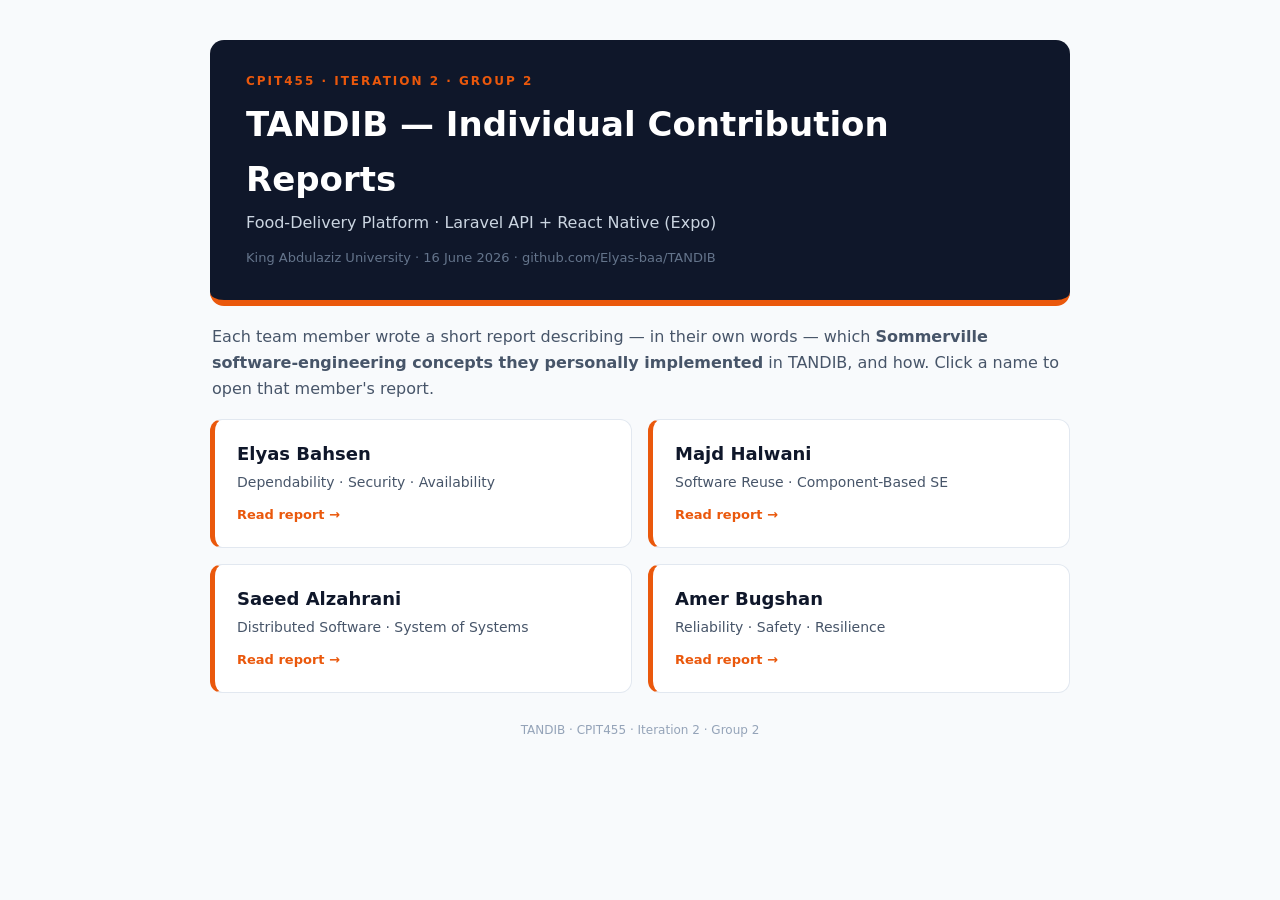
==== index.html @ bd08db23 "Add files via upload" ====
<!DOCTYPE html>
<html lang="en">
<head>
  <meta charset="UTF-8" />
  <meta name="viewport" content="width=device-width, initial-scale=1.0" />
  <title>TANDIB — Individual Reports (Group 2)</title>
  <link rel="stylesheet" href="style.css" />
</head>
<body>
  <div class="wrap">
    <div class="hero">
      <div class="kicker">CPIT455 · Iteration 2 · Group 2</div>
      <h1>TANDIB — Individual Contribution Reports</h1>
      <div class="role">Food-Delivery Platform · Laravel API + React Native (Expo)</div>
      <div class="meta">King Abdulaziz University · 16 June 2026 · github.com/Elyas-baa/TANDIB</div>
    </div>

    <p class="intro">
      Each team member wrote a short report describing — in their own words — which
      <strong>Sommerville software-engineering concepts they personally implemented</strong> in TANDIB,
      and how. Click a name to open that member's report.
    </p>

    <div class="grid">
      <a class="person" href="elyas-bahassan.html">
        <div class="name">Elyas Bahsen</div>
        <div class="area">Dependability · Security · Availability</div>
        <span class="go">Read report →</span>
      </a>
      <a class="person" href="majd-halawani.html">
        <div class="name">Majd Halwani</div>
        <div class="area">Software Reuse · Component-Based SE</div>
        <span class="go">Read report →</span>
      </a>
      <a class="person" href="saeed-alzahrani.html">
        <div class="name">Saeed Alzahrani</div>
        <div class="area">Distributed Software · System of Systems</div>
        <span class="go">Read report →</span>
      </a>
      <a class="person" href="amer-bugshan.html">
        <div class="name">Amer Bugshan</div>
        <div class="area">Reliability · Safety · Resilience</div>
        <span class="go">Read report →</span>
      </a>
    </div>

    <footer>TANDIB · CPIT455 · Iteration 2 · Group 2</footer>
  </div>
</body>
</html>
---- style.css ----
/* TANDIB — Iteration 2 individual reports (CPIT455, Group 2) */
:root {
  --dark: #0f172a;
  --orange: #ea580c;
  --teal: #0d9488;
  --gray: #475569;
  --light: #f1f5f9;
  --line: #e2e8f0;
  --green: #16a34a;
}
* { box-sizing: border-box; margin: 0; padding: 0; }
body {
  font-family: "Segoe UI", system-ui, -apple-system, Tahoma, sans-serif;
  color: var(--dark);
  background: #f8fafc;
  line-height: 1.6;
  padding: 40px 16px;
}
.wrap { max-width: 860px; margin: 0 auto; }

/* Header */
.hero {
  background: var(--dark);
  color: #fff;
  border-radius: 14px;
  padding: 32px 36px;
  border-bottom: 6px solid var(--orange);
}
.hero .kicker {
  color: var(--orange);
  font-size: 12px;
  font-weight: 700;
  letter-spacing: 2px;
  text-transform: uppercase;
}
.hero h1 { font-size: 34px; margin: 6px 0 4px; }
.hero .role { color: #cbd5e1; font-size: 16px; }
.hero .meta { color: #64748b; font-size: 13px; margin-top: 12px; }

/* Cards / sections */
.card {
  background: #fff;
  border: 1px solid var(--line);
  border-radius: 14px;
  padding: 26px 30px;
  margin-top: 22px;
}
.card h2 {
  font-size: 19px;
  color: var(--dark);
  margin-bottom: 14px;
  display: flex;
  align-items: center;
  gap: 10px;
}
.card h2::before {
  content: "";
  width: 6px; height: 22px;
  background: var(--orange);
  border-radius: 3px;
}
.lead { color: var(--gray); font-style: italic; margin-bottom: 14px; }
ul { list-style: none; }
li { padding: 7px 0 7px 26px; position: relative; }
li::before {
  content: "▹";
  color: var(--orange);
  position: absolute;
  left: 4px;
  font-weight: 700;
}
.tags { display: flex; flex-wrap: wrap; gap: 8px; margin-top: 6px; }
.tag {
  background: var(--light);
  border: 1px solid var(--line);
  color: var(--gray);
  font-size: 12px;
  font-weight: 600;
  padding: 5px 12px;
  border-radius: 999px;
}
.tag.teal { color: var(--teal); border-color: #99f6e4; background: #f0fdfa; }
.tag.green { color: var(--green); border-color: #bbf7d0; background: #f0fdf4; }

/* Index page */
.intro { color: var(--gray); margin: 18px 2px 4px; }
.grid { display: grid; grid-template-columns: 1fr 1fr; gap: 16px; margin-top: 18px; }
.person {
  display: block;
  text-decoration: none;
  color: inherit;
  background: #fff;
  border: 1px solid var(--line);
  border-left: 5px solid var(--orange);
  border-radius: 12px;
  padding: 20px 22px;
  transition: transform .12s ease, box-shadow .12s ease;
}
.person:hover { transform: translateY(-3px); box-shadow: 0 10px 24px rgba(15,23,42,.10); }
.person .name { font-size: 18px; font-weight: 700; }
.person .area { color: var(--gray); font-size: 14px; margin-top: 2px; }
.person .go { color: var(--orange); font-size: 13px; font-weight: 600; margin-top: 12px; display: inline-block; }

footer { text-align: center; color: #94a3b8; font-size: 12px; margin-top: 28px; }
@media (max-width: 640px) { .grid { grid-template-columns: 1fr; } }
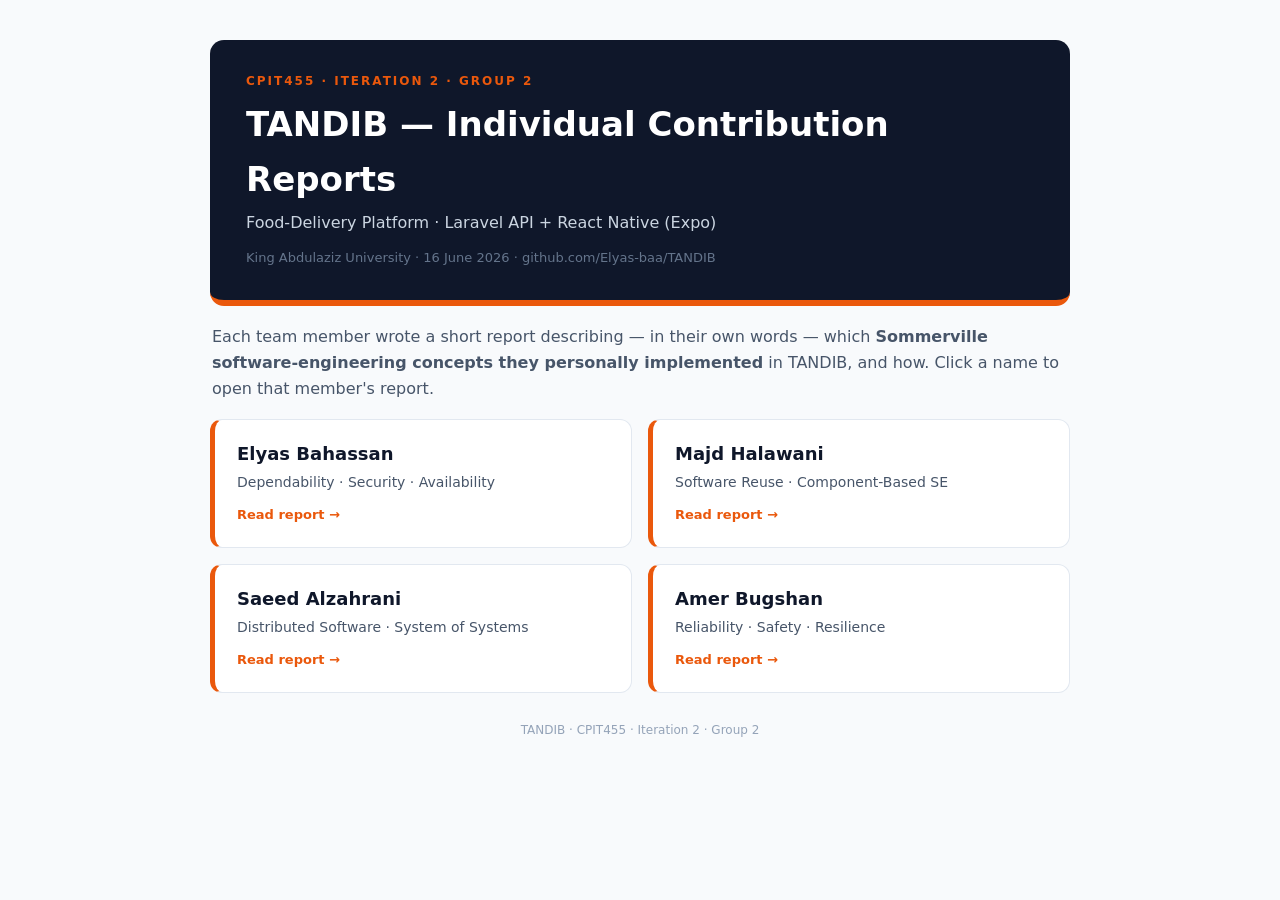
==== commit 78858c84: "change names" ====
--- a/index.html
+++ b/index.html
@@ -23,12 +23,12 @@
 
     <div class="grid">
       <a class="person" href="elyas-bahassan.html">
-        <div class="name">Elyas Bahsen</div>
+        <div class="name">Elyas Bahassan</div>
         <div class="area">Dependability · Security · Availability</div>
         <span class="go">Read report →</span>
       </a>
       <a class="person" href="majd-halawani.html">
-        <div class="name">Majd Halwani</div>
+        <div class="name">Majd Halawani</div>
         <div class="area">Software Reuse · Component-Based SE</div>
         <span class="go">Read report →</span>
       </a>
